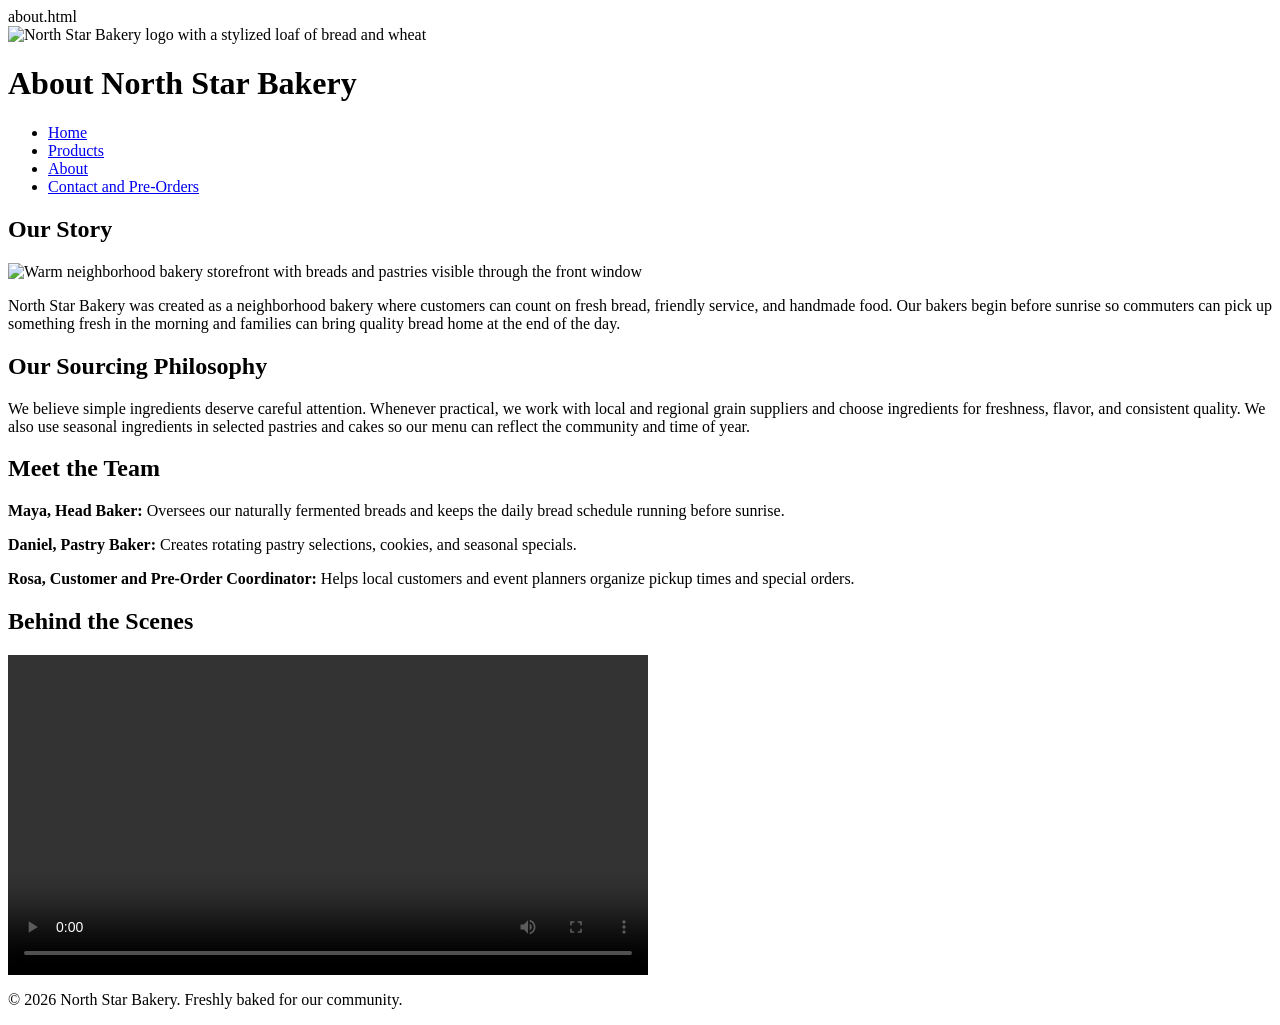
==== about.html @ 395bcd7e "Added bakery website pages" ====
about.html
<!DOCTYPE html>
<html lang="en">
<head>
    <meta charset="UTF-8">
    <meta name="viewport" content="width=device-width, initial-scale=1.0">
    <title>North Star Bakery | About</title>
</head>
<body>
    <header>
        <img src="bakery-logo.png"
             alt="North Star Bakery logo with a stylized loaf of bread and wheat">
        <h1>About North Star Bakery</h1>
        <nav aria-label="Main navigation">
            <ul>
                <li><a href="index.html">Home</a></li>
                <li><a href="products.html">Products</a></li>
                <li><a href="about.html">About</a></li>
                <li><a href="contact.html">Contact and Pre-Orders</a></li>
            </ul>
        </nav>
    </header>

    <main>
        <section>
            <h2>Our Story</h2>
            <img src="bakery-storefront.jpg"
                 alt="Warm neighborhood bakery storefront with breads and pastries visible through the front window">
            <p>North Star Bakery was created as a neighborhood bakery where customers can
               count on fresh bread, friendly service, and handmade food. Our bakers begin
               before sunrise so commuters can pick up something fresh in the morning and
               families can bring quality bread home at the end of the day.</p>
        </section>

        <section>
            <h2>Our Sourcing Philosophy</h2>
            <p>We believe simple ingredients deserve careful attention. Whenever practical,
               we work with local and regional grain suppliers and choose ingredients for
               freshness, flavor, and consistent quality. We also use seasonal ingredients
               in selected pastries and cakes so our menu can reflect the community and
               time of year.</p>
        </section>

        <section>
            <h2>Meet the Team</h2>
            <p><strong>Maya, Head Baker:</strong> Oversees our naturally fermented breads
               and keeps the daily bread schedule running before sunrise.</p>
            <p><strong>Daniel, Pastry Baker:</strong> Creates rotating pastry selections,
               cookies, and seasonal specials.</p>
            <p><strong>Rosa, Customer and Pre-Order Coordinator:</strong> Helps local
               customers and event planners organize pickup times and special orders.</p>
        </section>

        <section>
            <h2>Behind the Scenes</h2>
            <video controls width="640">
                <source src="bakery-behind-scenes.mp4" type="video/mp4">
                Your browser does not support the video element. This video shows a
                behind-the-scenes look at bread and pastry preparation at North Star Bakery.
            </video>
        </section>
    </main>

    <footer>
        <p>&copy; 2026 North Star Bakery. Freshly baked for our community.</p>
    </footer>
</body>
</html>
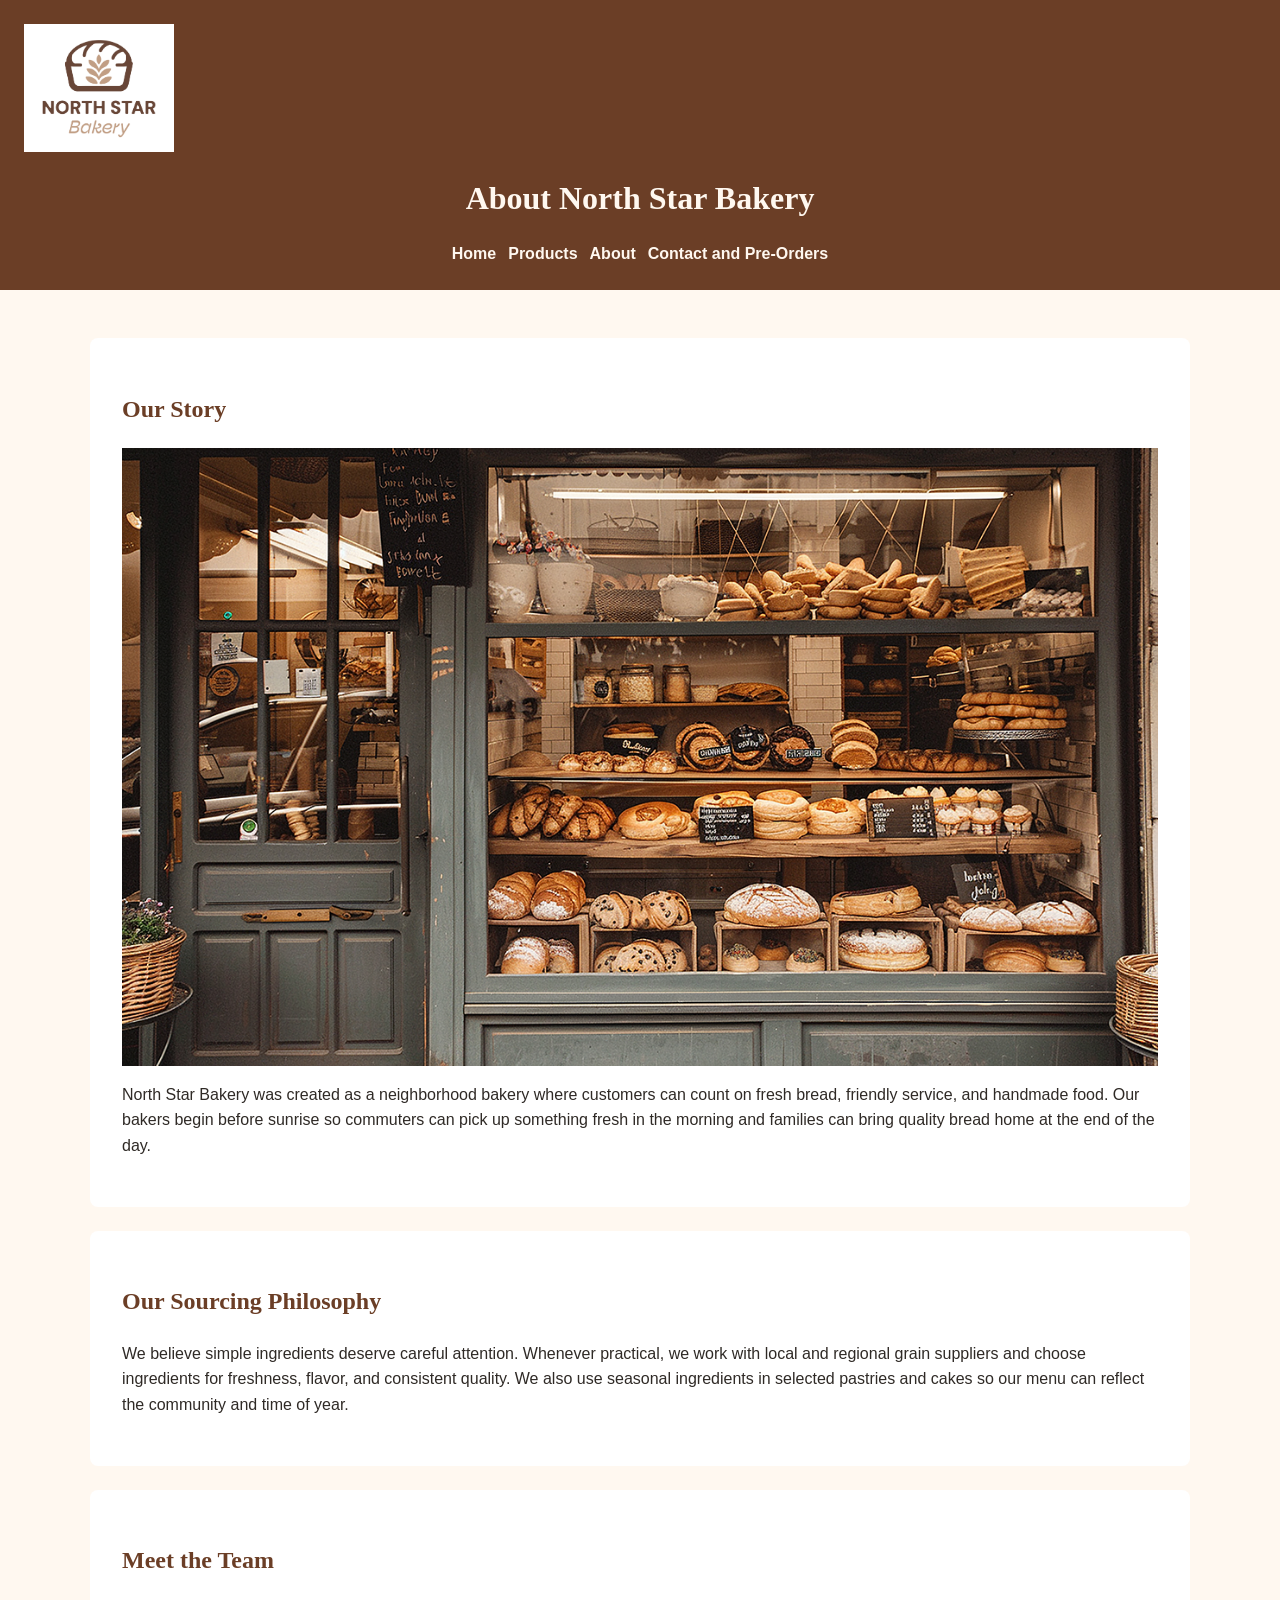
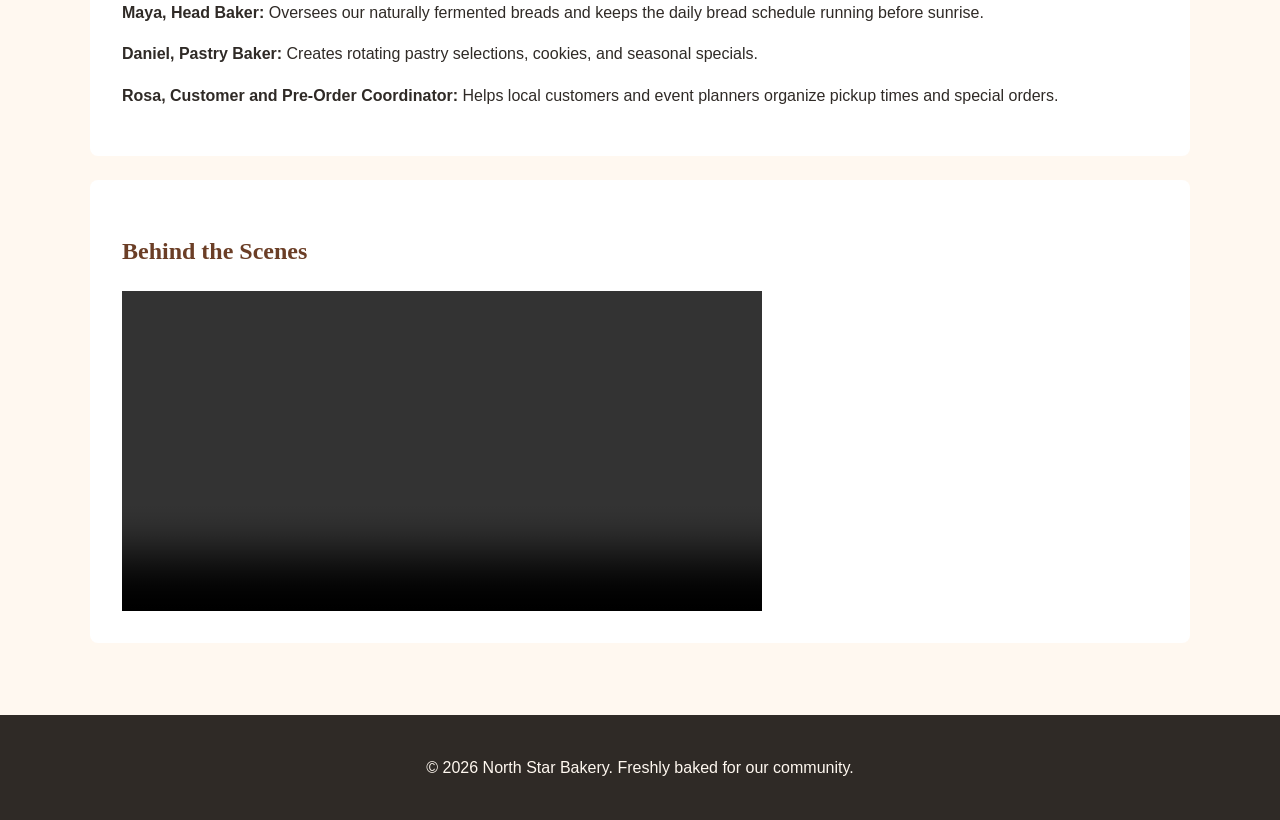
==== commit 028ac464: "Added new CSS design" ====
--- a/about.html
+++ b/about.html
@@ -1,14 +1,15 @@
-about.html
+
 <!DOCTYPE html>
 <html lang="en">
 <head>
     <meta charset="UTF-8">
     <meta name="viewport" content="width=device-width, initial-scale=1.0">
     <title>North Star Bakery | About</title>
+    <link rel="stylesheet" href="style.css">
 </head>
 <body>
     <header>
-        <img src="bakery-logo.png"
+        <img src="bakery-logo_c.png"
              alt="North Star Bakery logo with a stylized loaf of bread and wheat">
         <h1>About North Star Bakery</h1>
         <nav aria-label="Main navigation">
@@ -24,7 +25,7 @@
     <main>
         <section>
             <h2>Our Story</h2>
-            <img src="bakery-storefront.jpg"
+            <img src="bakery-storefront_c.png"
                  alt="Warm neighborhood bakery storefront with breads and pastries visible through the front window">
             <p>North Star Bakery was created as a neighborhood bakery where customers can
                count on fresh bread, friendly service, and handmade food. Our bakers begin
@@ -54,7 +55,7 @@
         <section>
             <h2>Behind the Scenes</h2>
             <video controls width="640">
-                <source src="bakery-behind-scenes.mp4" type="video/mp4">
+                <source src="bakery-behind-scenes_c.mp4" type="video/mp4">
                 Your browser does not support the video element. This video shows a
                 behind-the-scenes look at bread and pastry preparation at North Star Bakery.
             </video>
--- a/style.css
+++ b/style.css
@@ -0,0 +1,160 @@
+* {
+    box-sizing: border-box;
+}
+
+body {
+    margin: 0;
+    font-family: Arial, Helvetica, sans-serif;
+    background-color: #FFF8F0;
+    color: #2F2A26;
+    line-height: 1.6;
+}
+
+header {
+    background-color: #6B3E26;
+    color: #FFF8F0;
+    padding: 1.5rem;
+    text-align: center;
+}
+
+header img {
+    width: 120px;
+    max-width: 100%;
+    height: auto;
+}
+
+h1,
+h2,
+h3 {
+    font-family: Georgia, "Times New Roman", serif;
+}
+
+h1 {
+    margin-bottom: 1rem;
+}
+
+h2 {
+    color: #6B3E26;
+}
+
+nav ul {
+    list-style: none;
+    padding: 0;
+    margin: 0;
+    display: flex;
+    flex-direction: column;
+    gap: 0.75rem;
+}
+
+nav a {
+    color: #FFF8F0;
+    text-decoration: none;
+    font-weight: bold;
+}
+
+nav a:hover,
+nav a:focus {
+    text-decoration: underline;
+}
+
+main {
+    width: 90%;
+    max-width: 1100px;
+    margin: 0 auto;
+    padding: 2rem 0;
+}
+
+section {
+    background-color: #FFFFFF;
+    margin-bottom: 1.5rem;
+    padding: 1.5rem;
+    border-radius: 8px;
+}
+
+img,
+picture img,
+video {
+    max-width: 100%;
+    height: auto;
+    display: block;
+}
+
+figure {
+    margin: 1.5rem 0;
+}
+
+figcaption {
+    margin-top: 0.5rem;
+    font-style: italic;
+}
+
+a {
+    color: #6B3E26;
+}
+
+button {
+    background-color: #D88C5A;
+    color: #2F2A26;
+    border: none;
+    padding: 0.75rem 1.25rem;
+    border-radius: 6px;
+    font-weight: bold;
+    cursor: pointer;
+}
+
+button:hover,
+button:focus {
+    background-color: #C97848;
+}
+
+form {
+    max-width: 700px;
+}
+
+fieldset {
+    border: 2px solid #D88C5A;
+    margin-bottom: 1.5rem;
+    padding: 1rem;
+}
+
+legend {
+    font-weight: bold;
+    color: #6B3E26;
+}
+
+input,
+select,
+textarea {
+    width: 100%;
+    padding: 0.75rem;
+    margin-top: 0.25rem;
+    border: 1px solid #6B3E26;
+    border-radius: 4px;
+    font: inherit;
+}
+
+footer {
+    background-color: #2F2A26;
+    color: #FFF8F0;
+    text-align: center;
+    padding: 1.5rem;
+}
+
+@media (min-width: 768px) {
+    nav ul {
+        flex-direction: row;
+        justify-content: center;
+    }
+
+    main {
+        padding: 3rem 0;
+    }
+
+    section {
+        padding: 2rem;
+    }
+
+    header img {
+        width: 150px;
+    }
+}
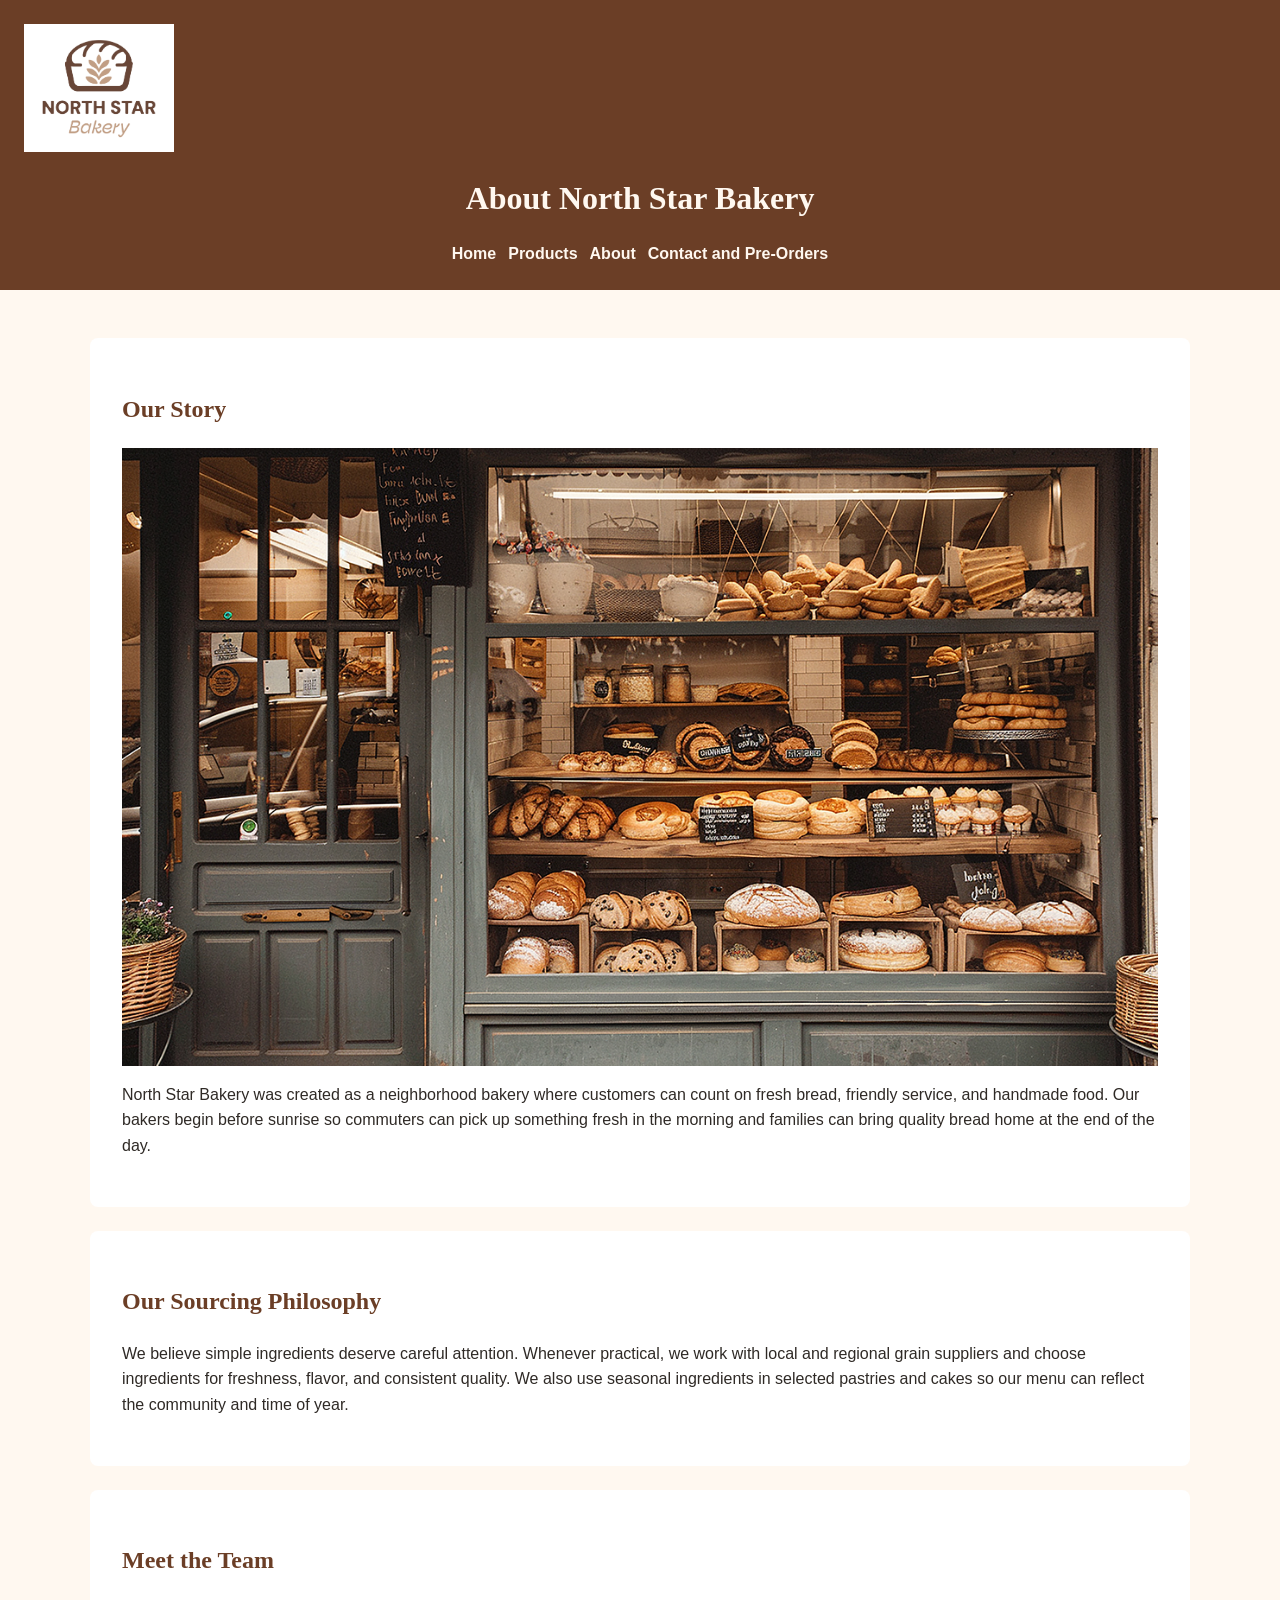
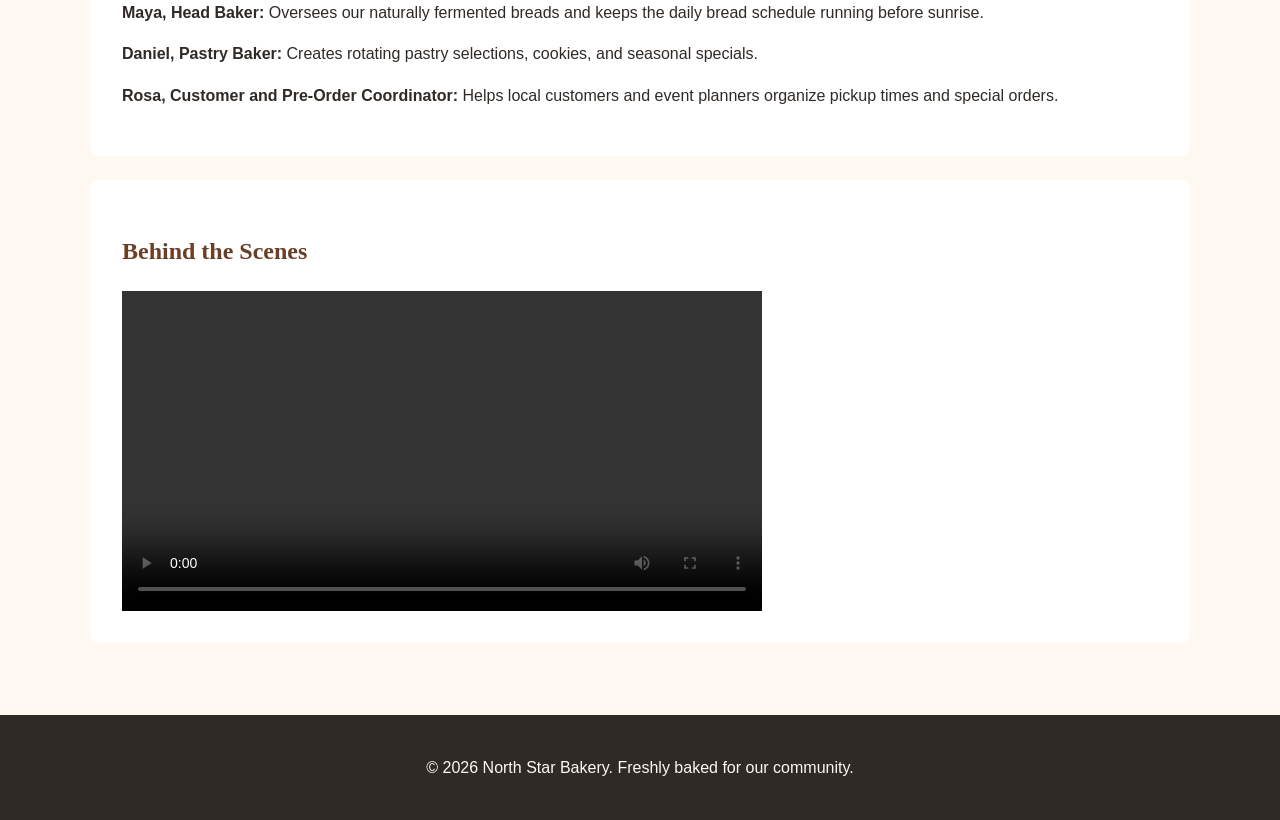
==== commit 2b11776a: "Added Javascript interaction" ====
--- a/about.html
+++ b/about.html
@@ -65,6 +65,8 @@
     <footer>
         <p>&copy; 2026 North Star Bakery. Freshly baked for our community.</p>
     </footer>
+
+    <script src="script.js"></script>
 </body>
 </html>
 
--- a/style.css
+++ b/style.css
@@ -157,4 +157,18 @@
     header img {
         width: 150px;
     }
+}
+
+
+.error-message {
+    display: block;
+    margin-top: 0.25rem;
+    font-weight: bold;
+    color: #8B1E1E;
+}
+
+#favorite-message {
+    margin-top: 1rem;
+    font-weight: bold;
+    color: #6B3E26;
 }
